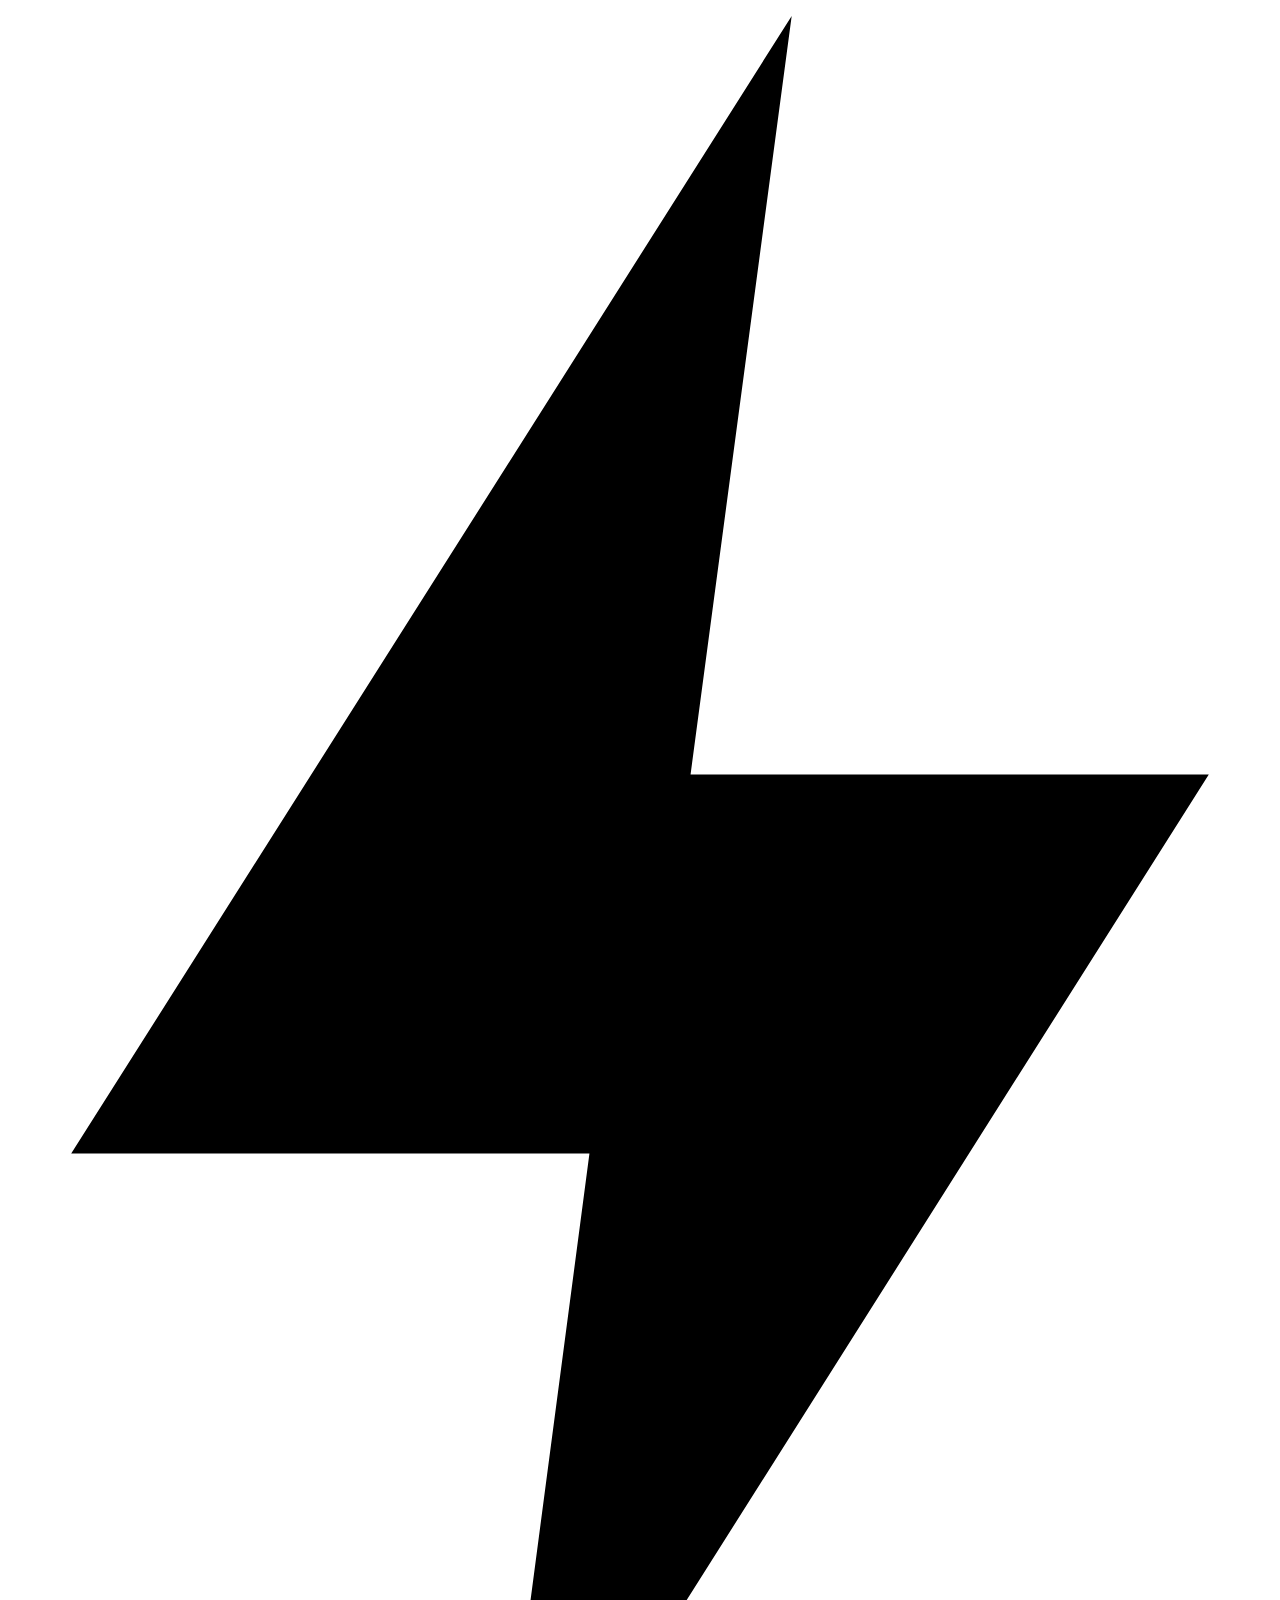
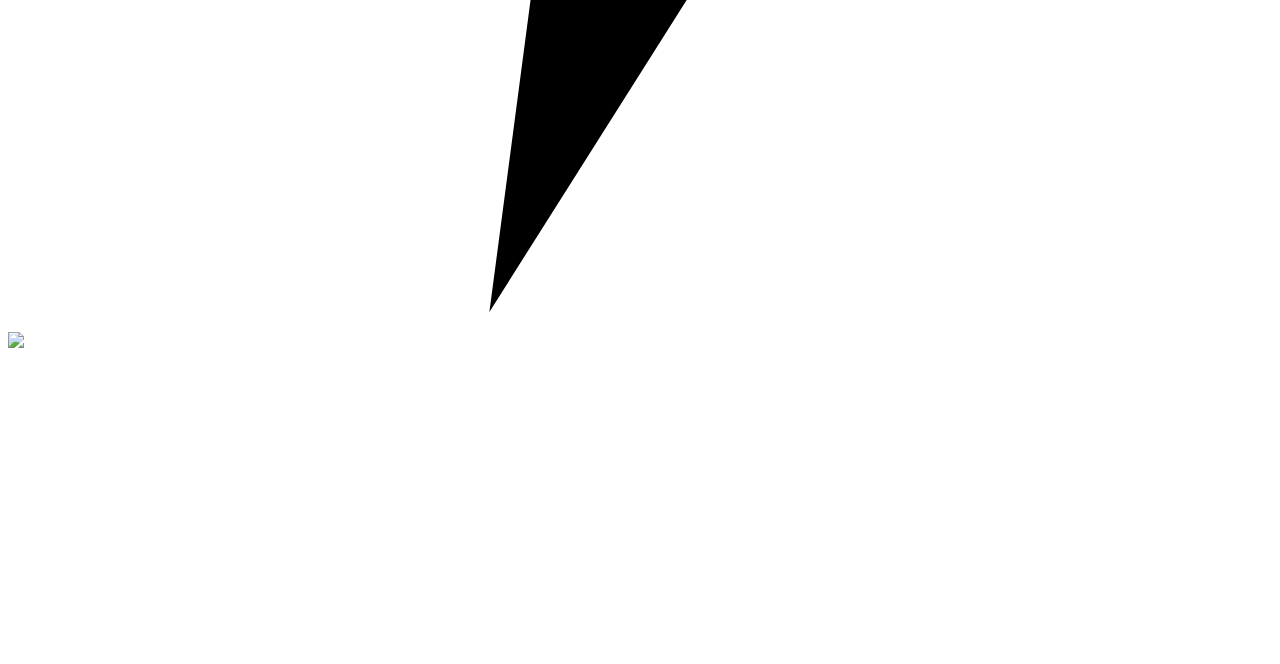
==== index.html @ 9d052fd9 "Rename sign_half.html to index.html" ====
<!DOCTYPE html>
<html lang="ja">
    <head>
        <meta charset="UTF-8">
        <title>Digital Signage</title>
        <script src="https://cdnjs.cloudflare.com/ajax/libs/dayjs/1.10.6/dayjs.min.js"></script>
        <link rel="preconnect" href="https://fonts.gstatic.com">
        <link href="https://fonts.googleapis.com/css2?family=Roboto:wght@700&display=swap" rel="stylesheet">
        <link href="style.css" rel="stylesheet" type="text/css">
    </head>
    <body>
        <div class="container">
            <div class="grid-item-glay">
                <p id="time"/>
                    <script language="JavaScript">
                    const day = function() {
                    const dt = dayjs(new Date());
                    const element = document.getElementById("time");
                        element.innerHTML = `${dt.format('HH')}<span id="colon">:</span>${dt.format('mm')}<span id="colon">:</span>${dt.format('ss')}`;
                    };
                    setInterval(day, 1000);
                    </script>
                    <p id="icon"/>
                    <svg id="bolt" xmlns="http://www.w3.org/2000/svg" viewBox="0 0 20 30"><polygon id="bolt-2" data-name="bolt" points="12.4 0 1 18 9.2 18 7.617 30 19 12 10.8 12 12.4 0"/></svg>
            </div>
            <div class="grid-item">
                <div id="weatherforcast">
                    <style>.max_temp{display:inline-block !important}.min_temp{display:inline-block !important}.temp{display:block !important}.rain_s{display:block !important}.pop-rain{undefined}.speed-wind{undefined}.deg-wind{undefined}.w_snow{undefined}.w_bg{background:linear-gradient(to right,#5c6bc0, #fff)}</style><link rel="stylesheet" type="text/css" href="https://cdnjs.cloudflare.com/ajax/libs/weather-icons/2.0.12/css/weather-icons.min.css"><link rel="stylesheet" type="text/css" href="https://cdnjs.cloudflare.com/ajax/libs/weather-icons/2.0.12/css/weather-icons-wind.css"><link href="https://use.fontawesome.com/releases/v5.6.1/css/all.css" rel="stylesheet"><script type="text/javascript" src="https://ajax.googleapis.com/ajax/libs/jquery/1.10.2/jquery.min.js"></script><script type="text/javascript">weather_value=7;lat = 34.710808;lon =137.726303;inputText1 = "静岡県浜松市中区";search_add = "静岡県浜松市中区";</script><script src="https://sitecreation.co.jp/wp-content/themes/emanon-premium-child/tpl/weather.js"></script><link id="PageStyleSheet" rel="stylesheet" href="https://sitecreation.co.jp/wp-content/themes/emanon-premium-child/tpl/style.css"><div id="weather-wrapper"><div id="weather1"></div><div id="weather2"></div>
                </div>
            </div>
            <div class="grid-item">
                <a href="https://tenki.jp/radar/5/25/">
                    <img width="400" height="auto" src="https://static.tenki.jp/static-images/radar/recent/pref-25-large.jpg">
                </a>
            </div>
            <div class="grid-item">
                <div id="youtube">
                    <iframe width="600" height="300" src="https://www.youtube.com/embed/lsxYH2XQQCg?controls=0&autoplay=1&mute=1" title="YouTube video player" frameborder="0" allow="accelerometer; autoplay; clipboard-write; encrypted-media; gyroscope; picture-in-picture" allowfullscreen></iframe>
                </div>
            </div>
        </div>
    </body>
    </html>
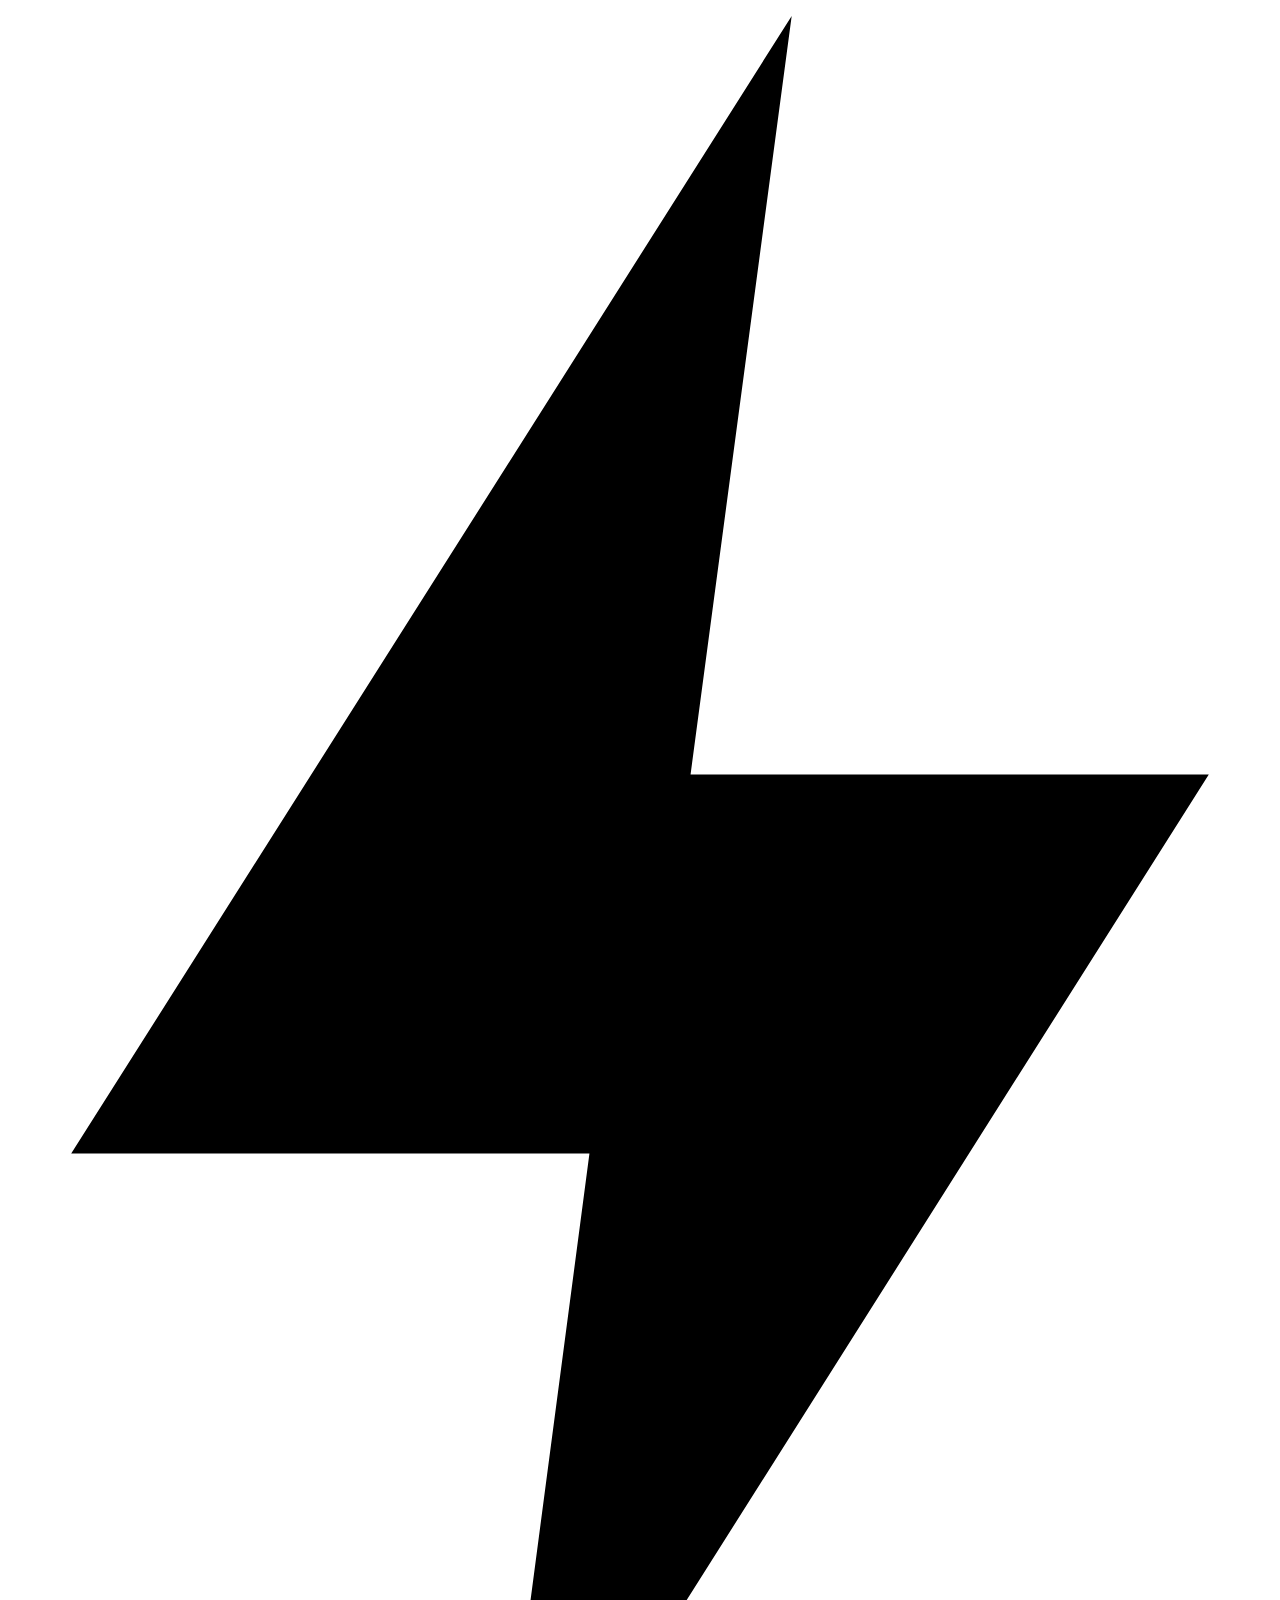
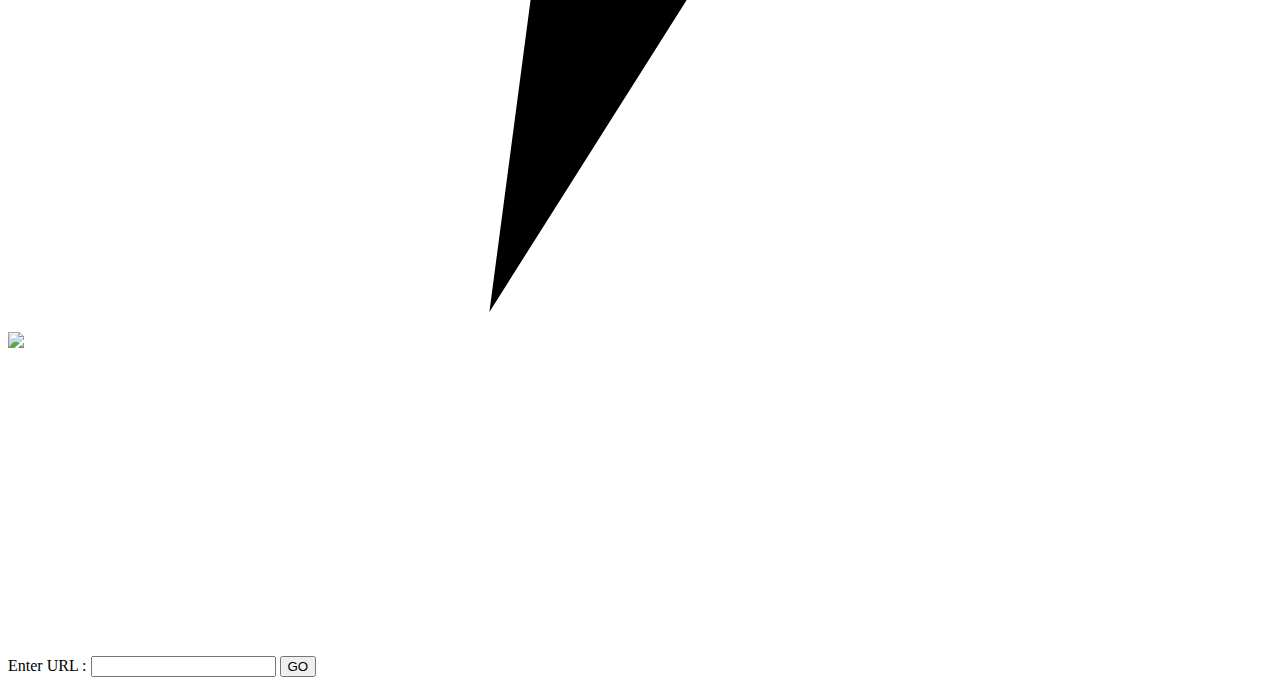
==== commit 105be721: "スクリプトを別ファイルに分けた" ====
--- a/index.html
+++ b/index.html
@@ -35,9 +35,19 @@
             </div>
             <div class="grid-item">
                 <div id="youtube">
-                    <iframe width="600" height="300" src="https://www.youtube.com/embed/lsxYH2XQQCg?controls=0&autoplay=1&mute=1" title="YouTube video player" frameborder="0" allow="accelerometer; autoplay; clipboard-write; encrypted-media; gyroscope; picture-in-picture" allowfullscreen></iframe>
+                    <iframe id="youtube-embed" width="600" height="300" src="https://www.youtube.com/embed/lsxYH2XQQCg?controls=0&autoplay=1&mute=1" title="YouTube video player" frameborder="0" allow="accelerometer; autoplay; clipboard-write; encrypted-media; gyroscope; picture-in-picture" allowfullscreen></iframe>
+                </div>
+                
+                <div class="grid-item">
+                    <div class="youtube-row">
+                        <label for="youtube-url-input">Enter URL : </label>
+                        <input id="youtube-url-input" name="youtube-url-input" type="url" maxlength="512">
+                        <input neme="youtube-url-go-button" type="button" value="GO" onclick="onYoutubeGoButtonClicked()">
+                        
+                        <script src="./youtubeButtonHandler.js"></script>
+                    </div>
                 </div>
             </div>
         </div>
     </body>
-    </html>
+</html>
